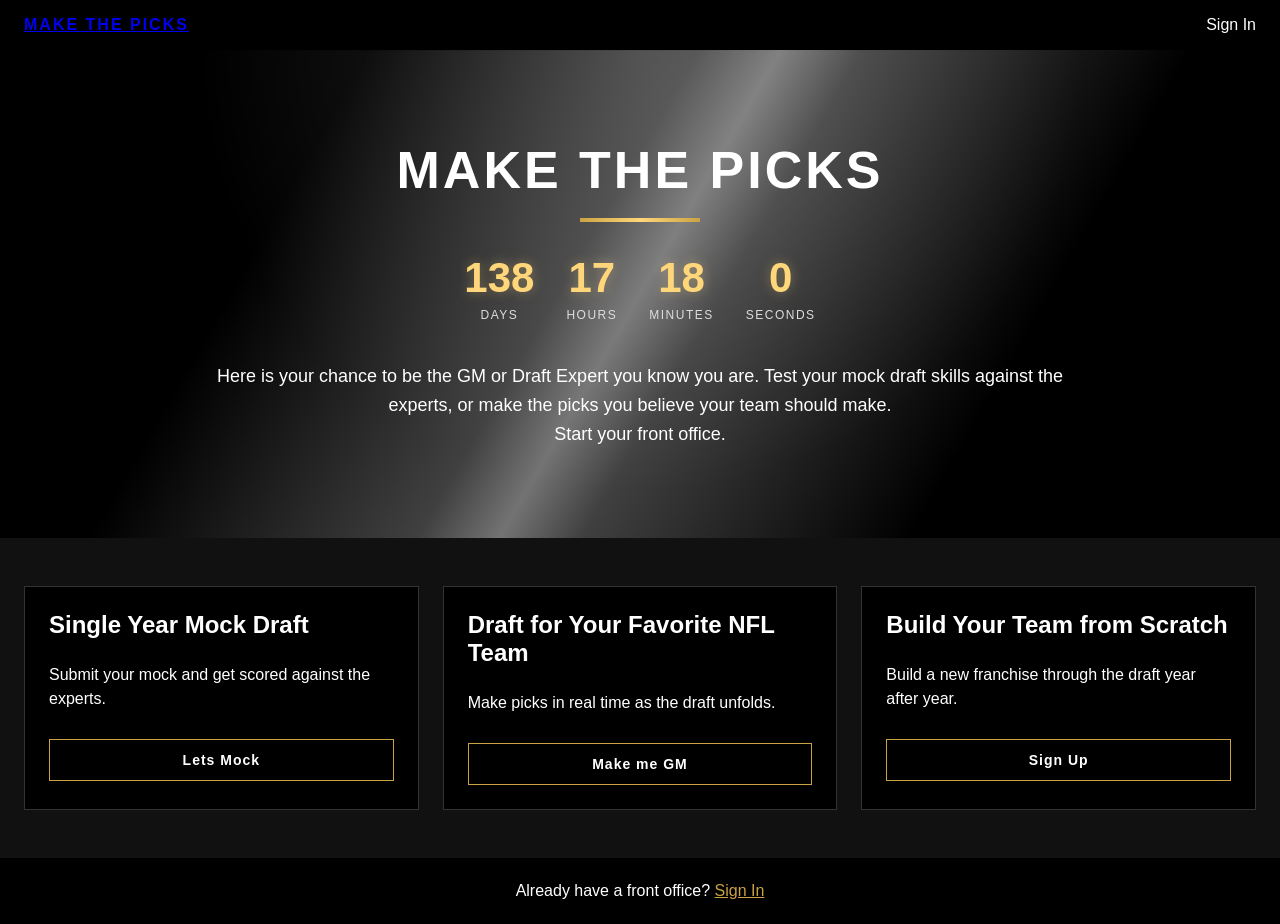
==== index.html @ e6c31302 "Update Sign Up button and footer links" ====
<!DOCTYPE html>
<html lang="en">
<head>
  <meta charset="UTF-8" />
  <meta name="viewport" content="width=device-width, initial-scale=1.0"/>
  <title>Make The Picks</title>

  <!-- ✅ Link CSS -->
  <link rel="stylesheet" href="styles.css">
</head>
<script>
  // 🔁 Set your draft date here
  const draftDate = new Date("April 23, 2027 17:00:00").getTime();

  const timer = setInterval(() => {
    const now = new Date().getTime();
    const distance = draftDate - now;

    if (distance < 0) {
      clearInterval(timer);
      return;
    }

    document.getElementById("days").innerText =
      Math.floor(distance / (1000 * 60 * 60 * 24));
    document.getElementById("hours").innerText =
      Math.floor((distance % (1000 * 60 * 60 * 24)) / (1000 * 60 * 60));
    document.getElementById("minutes").innerText =
      Math.floor((distance % (1000 * 60 * 60)) / (1000 * 60));
    document.getElementById("seconds").innerText =
      Math.floor((distance % (1000 * 60)) / 1000);
  }, 1000);
</script>
<body>

  <header class="header">
  <div class="logo">
  <a href="index.html">MAKE THE PICKS</a>
</div>
    <div class="signin">Sign In</div>
  </header>

  <section class="hero hero-bg">
<div class="hero-overlay">
  <h1>MAKE THE PICKS</h1>

  <div class="countdown">
    <div>
      <span id="days">00</span>
      <small>DAYS</small>
    </div>
    <div>
      <span id="hours">00</span>
      <small>HOURS</small>
    </div>
    <div>
      <span id="minutes">00</span>
      <small>MINUTES</small>
    </div>
    <div>
      <span id="seconds">00</span>
      <small>SECONDS</small>
    </div>
  </div>

  <p>
    Here is your chance to be the GM or Draft Expert you know you are. Test your mock draft skills against the experts, or 
    make the picks you believe your team should make.
  </p>
  <p class="subtext">Start your front office.</p>
</div>
  </section>

  <section class="options">
    <div class="card">
      <h2>Single Year Mock Draft</h2>
      <p>Submit your mock and get scored against the experts.</p>
     <a href="https://tkleinheinz-code.github.io/MakeThePicks/mock-draft.html">
  <button class="cta-button">Lets Mock</button>
</a>
    </div>

    <div class="card">
      <h2>Draft for Your Favorite NFL Team</h2>
      <p>Make picks in real time as the draft unfolds.</p>
      <a href="https://tkleinheinz-code.github.io/MakeThePicks/nfl-team-draft.html">
      <button class="cta-button">Make me GM</button>
      </a>
    </div>

    <div class="card">
      <h2>Build Your Team from Scratch</h2>
      <p>Build a new franchise through the draft year after year.</p>
      <a href="create-account.html">
  <button class="cta-button">Sign Up</button>
</a>
    </div>
  </section>

<footer class="footer">
  Already have a front office? 
  <a href="sign-in.html" style="color:#caa343;">Sign In</a>
</footer>

</body>
</html>
---- styles.css ----
* {
  margin: 0;
  padding: 0;
  box-sizing: border-box;
  font-family: Arial, Helvetica, sans-serif;
}

body {
  background: #000;
  color: #fff;
}
/* ==================================================
   SHARED PRIMARY CTA BUTTON (Index + Mock Draft)
   ================================================== */
button.cta-button {
  background: #000;
  color: #fff;
  border: 1px solid #caa343;
  padding: 14px 28px;
  font-size: 14px;
  font-weight: bold;
  letter-spacing: 1px;
  cursor: pointer;
  transition: background 0.2s ease, color 0.2s ease;
}

button.cta-button:hover {
  background: #caa343;
  color: #000;
}

/* Header */
.header {
  display: flex;
  justify-content: space-between;
  padding: 16px 24px;
  background: #000;
}

.logo {
  font-weight: bold;
  letter-spacing: 2px;
  color: inherit;        /* keeps logo color */
  text-decoration: none; /* removes underline */

}
.logo a:hover {
  opacity: 0.85;
}

/* Hero Draft Night */
.hero-bg {
  position: relative;
  overflow: hidden; /* ✅ REQUIRED */
  background-image:
    radial-gradient(circle at top center, rgba(255,255,255,0.15), transparent 55%),
    linear-gradient(to bottom, rgba(0,0,0,0.4), rgba(0,0,0,0.9)),
    url("https://images.unsplash.com/photo-1508098682722-e99c43a406b2");
  background-size: cover;
  background-position: center;
}

.hero-overlay {
  position: relative;
  z-index: 2; /* ✅ text above sweep */
  padding: 90px 24px;
  text-align: center;
  max-width: 900px;
  margin: auto;
}

.hero-overlay h1 {
  font-size: 52px;
  letter-spacing: 3px;
}

.hero-overlay h1::after {
  content: "";
  display: block;
  width: 120px;
  height: 4px;
  margin: 18px auto;
  background: linear-gradient(to right, #caa343, #ffd77a, #caa343);
}

.hero-overlay p {
  font-size: 18px;
  line-height: 1.6;
}

/* Options */
.options {
  display: grid;
  grid-template-columns: repeat(auto-fit, minmax(280px, 1fr));
  gap: 24px;
  padding: 48px 24px;
  background: #111;
}

.card {
  background: #000;
  padding: 24px;
  border: 1px solid #333;
  display: flex;
  flex-direction: column;
  gap: 12px;
}


.card button {
  margin-top: 16px;
  padding: 12px;
  width: 100%;
  background: black;
  border: 1px solid #caa343;
  color: #fff;
  cursor: pointer;
}

.card button:hover {
  background: #caa343;
  color: #000;
}

.card h2 {
  margin-bottom: 12px;
}

.card p {
  line-height: 1.5;
}

/* Countdown Timer */
.countdown {
  display: flex;
  flex-direction: row;
  justify-content: center;
  align-items: center;
  gap: 32px;
  margin: 32px 0 40px;
}

.countdown > div {
  display: flex;
  flex-direction: column;
  align-items: center;
}

.countdown span {
  font-size: 42px;
  font-weight: 800;
  color: #ffd77a;
  text-shadow: 0 0 12px rgba(255,215,122,0.35);
}

.countdown small {
  margin-top: 6px;
  font-size: 12px;
  letter-spacing: 1.5px;
  color: #ddd;
}

/* Footer */
.footer {
  padding: 24px;
  text-align: center;
  background: #000;
}
/* Main page content container */
.content {
  max-width: 1000px;
  margin-left: auto;
  margin-right: auto;
  padding-left: 32px;
  padding-right: 32px;
  padding-top: 24px;
  padding-bottom: 24px;
}
/* Light Sweep Effect */
.hero-bg::before {
  content: "";
  position: absolute;
  top: 0;
  left: -100%;
  width: 300%;
  height: 100%;
  background: linear-gradient(
    120deg,
    transparent 40%,
    rgba(255,255,255,0.25) 48%,
    rgba(255,255,255,0.45) 50%,
    rgba(255,255,255,0.25) 52%,
    transparent 60%
  );
  animation: sweep 14s linear infinite;
  pointer-events: none;
  z-index: 1;
}
@keyframes sweep {
  from {
    transform: translateX(-50%);
  }
  to {
    transform: translateX(50%);
  }
}
  /* ==================================================
   MOCK DRAFT PAGE STYLES (Mock Draft page only)
   ================================================== */

.description {
  font-size: 18px;
  line-height: 1.6;
  margin-bottom: 64px;
}
.scoring {
  padding-top: 24px; /* pushes Scoring System down */
}
/* Scoring */
.scoring h2,
.example h3 {
  font-size: 26px;   /* same size */
  font-weight: 700;
  margin-bottom: 20px;
}

.scoring ul {
  margin-left: 20px;
  margin-bottom: 12px;
}

.scoring li {
  margin-bottom: 8px;
}

.scoring-note {
  font-style: italic;
  color: #ccc;
  margin-bottom: 56px; /* more space before Example */
}

/* Examples */
.example {
  padding-top: 18px; /* space above Example section */
}

.example-box {
  border: 1px solid #333;
  padding: 20px;
  background: #3b3b3b;
  border-radius: 4px;
}
.example-box p {
  margin-bottom: 8px;
}
.example-box {
  box-shadow: 0 0 0 1px rgba(255,255,255,0.03);
}

/* ==================================================
   Mock Draft button spacing
   ================================================== */
.actions {
  display: flex;
  flex-wrap: wrap;        /* keeps it responsive */
  gap: 18px;              /* ⬅ increase spacing here */
  margin-top: 24px;       /* space above button row */
}
/* Mock Draft – spacing above example box */
.example-box {
  margin-top: 24px;   /* space between text/line and the box */
}
/* =========================================
   Sentence-style mock draft spacing
   ========================================= */

.draft-line {
  margin-bottom: 28px;   /* ⬅ increases vertical spacing */
  font-size: 16px;
  line-height: 1.8;
}

.draft-line select {
  margin: 0 10px;
  padding: 6px 10px;
  background: #111;
  color: #fff;
  border: 1px solid #333;
  font-size: 14px;
  vertical-align: middle;
}

/* =========================================
   Submit button row
   ========================================= */

.submit-row {
  margin-top: 48px;
  display: flex;
  justify-content: center;
}

/* =========================================
   Mock Draft page title
   ========================================= */

.content h1 {
  text-align: center;
  margin-bottom: 48px;   /* space below title */
}

/* =========================================
   Mock Draft page title styling
   ========================================= */

.content h1 {
  text-align: center;
  margin-bottom: 48px;
  font-size: 46px;
  letter-spacing: 2px;
  font-weight: 800;
}

.content h1::after {
  content: "";
  display: block;
  width: 140px;
  height: 3px;
  margin: 16px auto 0;
  background: linear-gradient(to right, #caa343, #ffd77a, #caa343);
}

/* =========================================
   Gold underline under "MOCK DRAFT"
   (matches index.html style)
   ========================================= */

.content h1 {
  text-align: center;
  margin-bottom: 48px;
  font-size: 46px;
  letter-spacing: 2px;
  font-weight: 800;
}

.content h1::after {
  content: "";
  display: block;
  width: 140px;
  height: 3px;
  margin: 16px auto 0;
  background: linear-gradient(
    to right,
    #caa343,
    #ffd77a,
    #caa343
  );
}
/* =========================================
   Draft for Your NFL Team Layout
   ========================================= */

.draft-for-team h1 {
  text-align: center;
  margin-bottom: 32px;
}

.on-clock {
  text-align: center;
  margin-bottom: 40px;
  color: #ffd77a;
}

/* Two-column layout */
.draft-layout {
  display: grid;
  grid-template-columns: 3fr 1.25fr;
  gap: 32px;
}

/* LEFT SIDE */
.draft-main h2,
.draft-main h3 {
  margin: 24px 0 12px;
}

.draft-order li,
.last-picks li {
  margin-bottom: 8px;
}

/* Best Available */
.best-available {
  display: grid;
  grid-template-columns: repeat(auto-fit, minmax(120px, 1fr));
  gap: 16px;
  margin-top: 16px;
}

.best-available div {
  background: #1a1a1a;
  padding: 12px;
  border: 1px solid #333;
}

/* RIGHT SIDE */
.draft-sidebar {
  background: none;
  padding: 0;
  border: none;
}

.draft-sidebar h3 {
  margin-bottom: 12px;
}

.big-board li,
.draft-picks li {
  margin-bottom: 6px;
}
/* =========================================
   Draft sidebar boxed sections
   ========================================= */

.sidebar-box {
  background: #1a1a1a;
  border: 1px solid #333;
  padding: 16px 18px;
  margin-bottom: 24px;
}

.sidebar-box h3 {
  margin-bottom: 12px;
  font-size: 16px;
  letter-spacing: 1px;
  color: #ffd77a;
}
/* =========================================
   Draft section header highlights
   ========================================= */

.draft-main h2,
.draft-main h3 {
  color: #ffd77a;   /* gold accent */
  letter-spacing: 1px;
}
/* Space after draft-order list, before Last 5 Picks */
.draft-order {
  margin-bottom: 60px;
}
/* =========================================
   Headline graphic styling
   ========================================= */

.headline-graphic {
  display: flex;
  justify-content: center;
  margin: 24px 0 40px;
}

/* FINAL override for draft headline image */
img.draft-graphic {
  width: 900px;
  max-width: 100%;
  height: auto;
  display: block;
  margin: 0 auto;
}

.player-count {
  text-align: center;
  color: #ffd77a;
  font-weight: bold;
  margin-bottom: 24px;
}
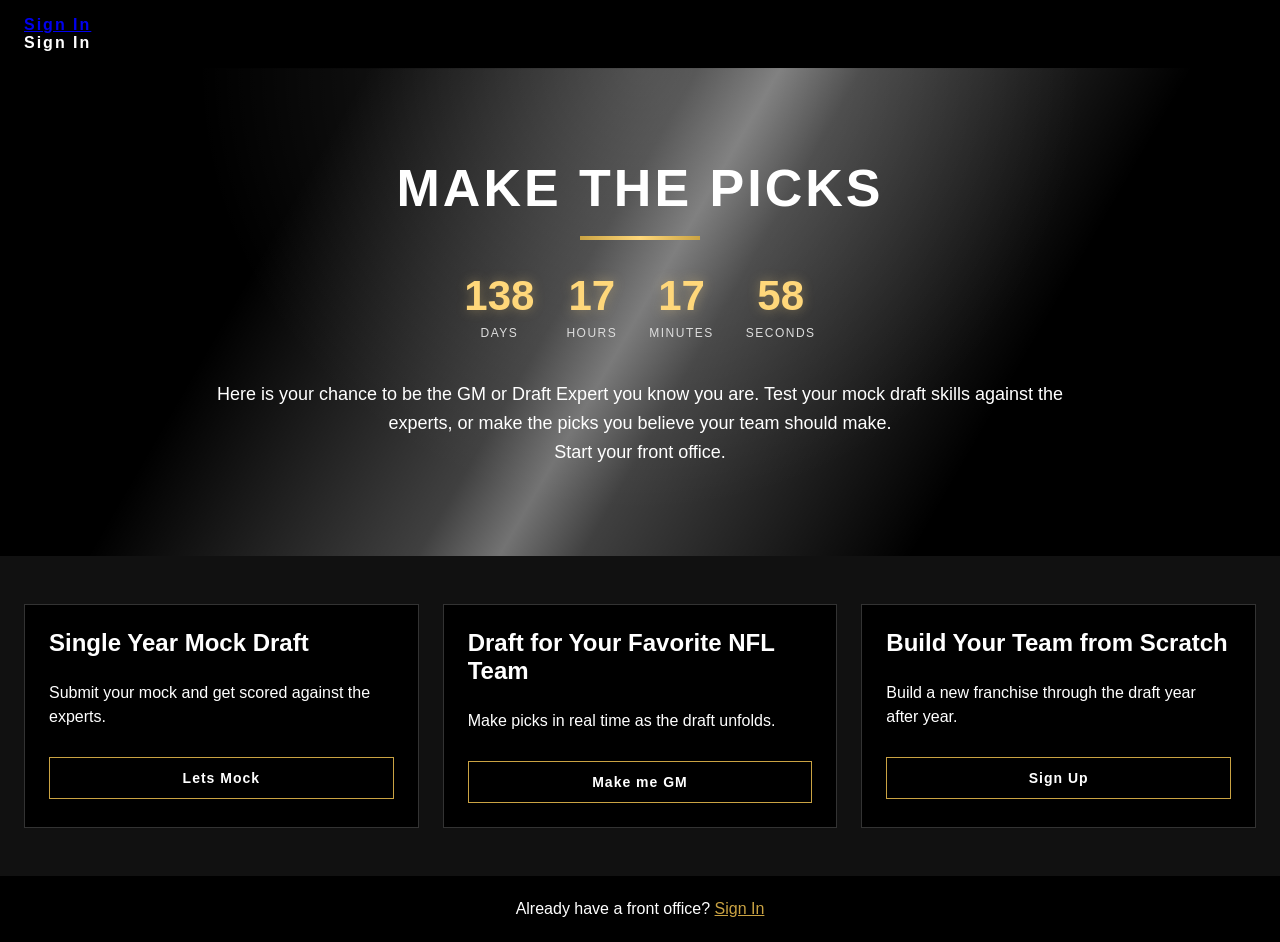
==== commit 5acff315: "Add Sign In link to header in index.html" ====
--- a/index.html
+++ b/index.html
@@ -35,7 +35,8 @@
 
   <header class="header">
   <div class="logo">
-  <a href="index.html">MAKE THE PICKS</a>
+ <div class="signin">
+  <a href="sign-in.html">Sign In</a>
 </div>
     <div class="signin">Sign In</div>
   </header>
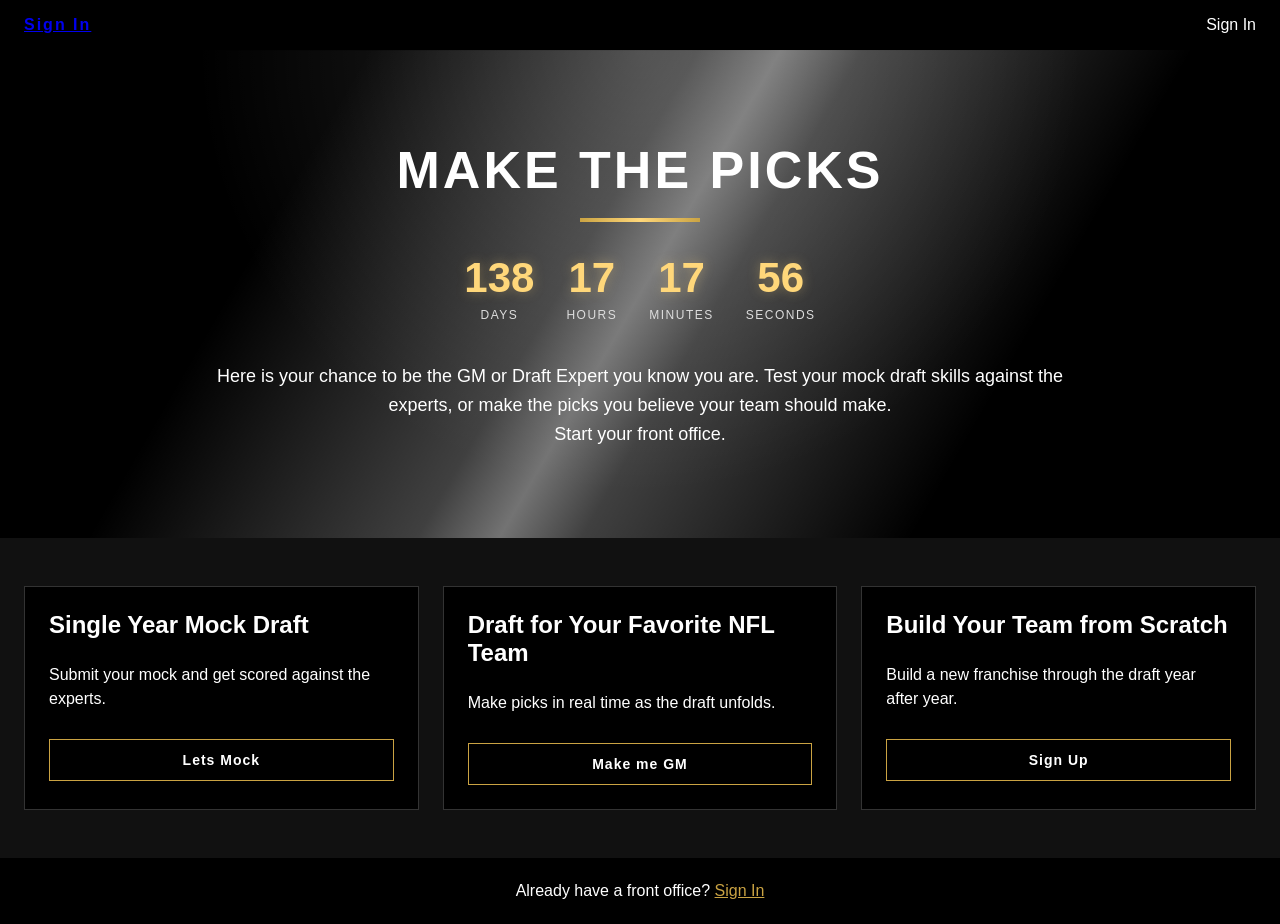
==== commit 2b7a4c13: "Fix signin div structure in index.html" ====
--- a/index.html
+++ b/index.html
@@ -35,9 +35,10 @@
 
   <header class="header">
   <div class="logo">
- <div class="signin">
+<div class="signin">
   <a href="sign-in.html">Sign In</a>
 </div>
+  </div>
     <div class="signin">Sign In</div>
   </header>
 
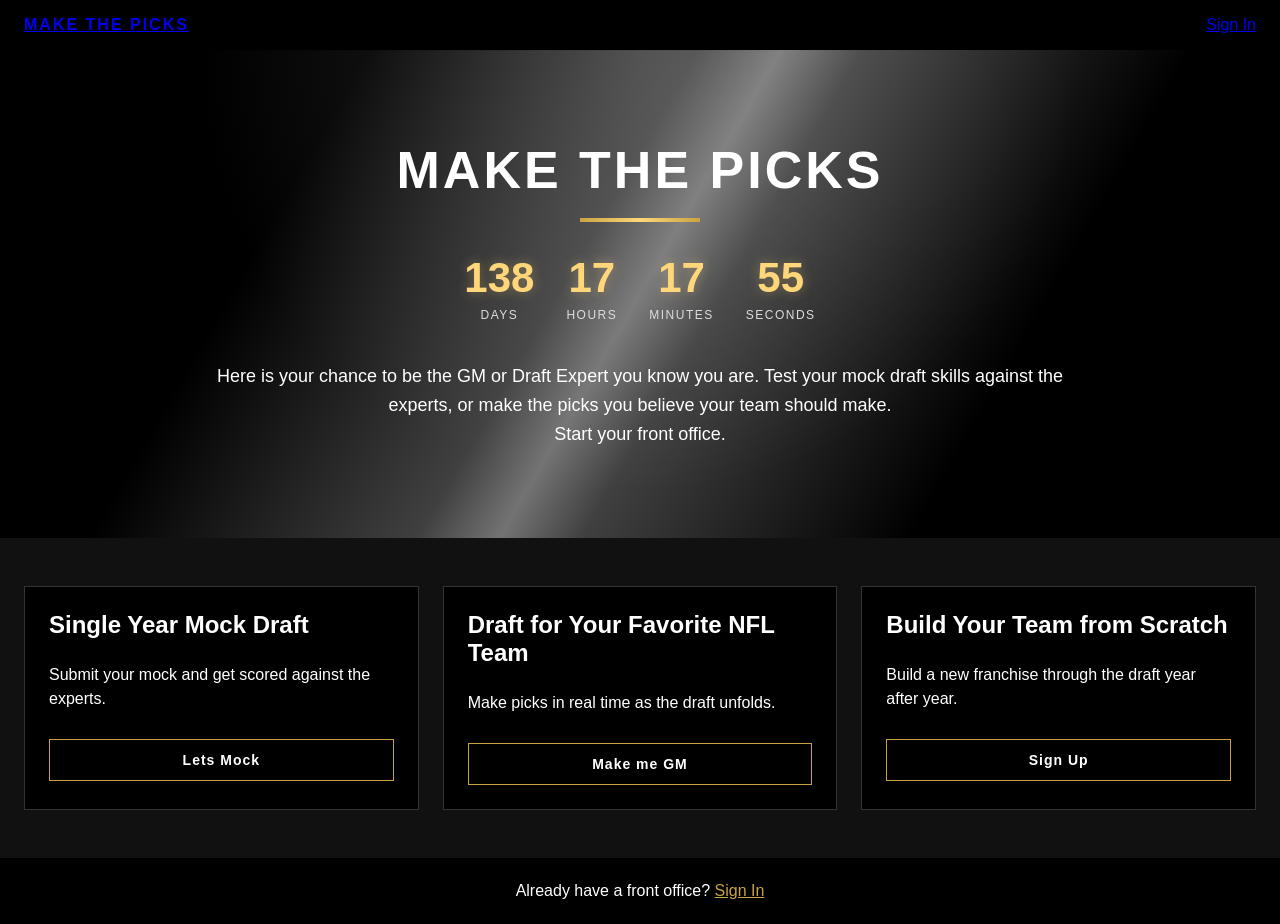
==== commit b737c275: "Refactor header and signin section in index.html" ====
--- a/index.html
+++ b/index.html
@@ -33,14 +33,17 @@
 </script>
 <body>
 
-  <header class="header">
+<header class="header">
+
   <div class="logo">
-<div class="signin">
-  <a href="sign-in.html">Sign In</a>
-</div>
+    <a href="index.html">MAKE THE PICKS</a>
   </div>
-    <div class="signin">Sign In</div>
-  </header>
+
+  <div class="signin">
+    <a href="sign-in.html">Sign In</a>
+  </div>
+
+</header>
 
   <section class="hero hero-bg">
 <div class="hero-overlay">
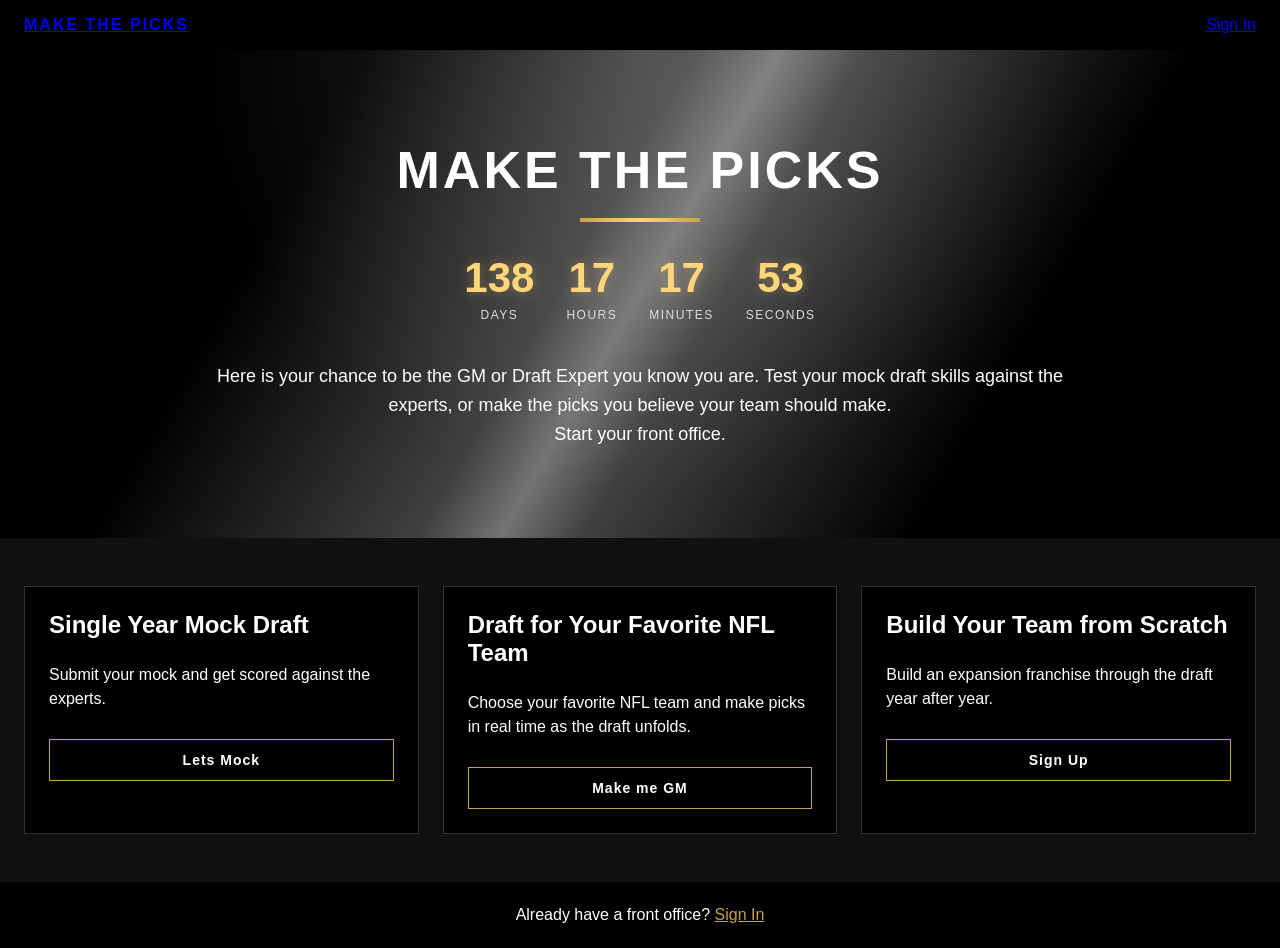
==== commit 96f59a98: "Update draft descriptions for clarity" ====
--- a/index.html
+++ b/index.html
@@ -87,7 +87,7 @@
 
     <div class="card">
       <h2>Draft for Your Favorite NFL Team</h2>
-      <p>Make picks in real time as the draft unfolds.</p>
+      <p>Choose your favorite NFL team and make picks in real time as the draft unfolds.</p>
       <a href="https://tkleinheinz-code.github.io/MakeThePicks/nfl-team-draft.html">
       <button class="cta-button">Make me GM</button>
       </a>
@@ -95,7 +95,7 @@
 
     <div class="card">
       <h2>Build Your Team from Scratch</h2>
-      <p>Build a new franchise through the draft year after year.</p>
+      <p>Build an expansion franchise through the draft year after year.</p>
       <a href="create-account.html">
   <button class="cta-button">Sign Up</button>
 </a>
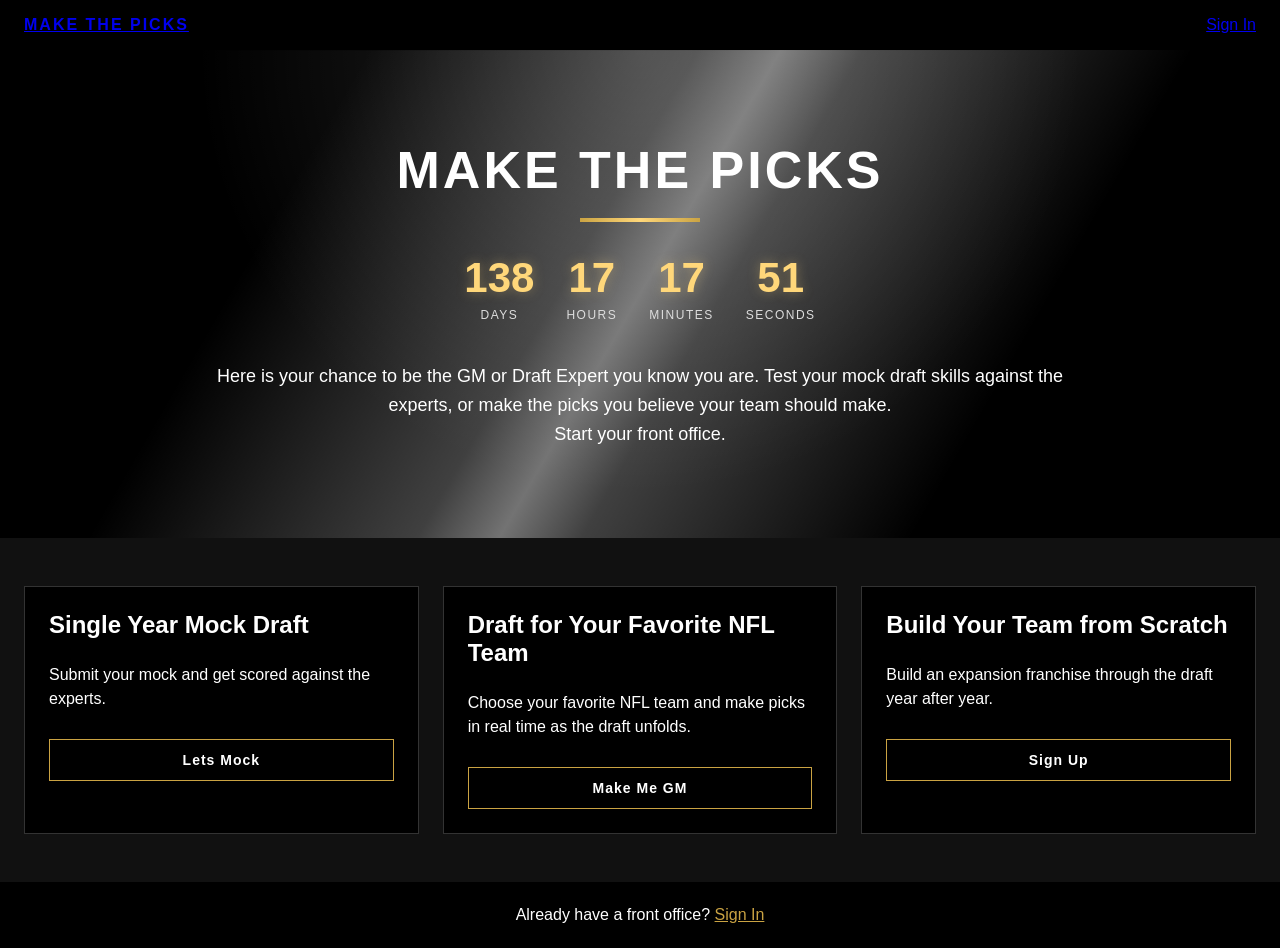
==== commit 58984120: "Change button text to 'Make Me GM'" ====
--- a/index.html
+++ b/index.html
@@ -89,7 +89,7 @@
       <h2>Draft for Your Favorite NFL Team</h2>
       <p>Choose your favorite NFL team and make picks in real time as the draft unfolds.</p>
       <a href="https://tkleinheinz-code.github.io/MakeThePicks/nfl-team-draft.html">
-      <button class="cta-button">Make me GM</button>
+      <button class="cta-button">Make Me GM</button>
       </a>
     </div>
 
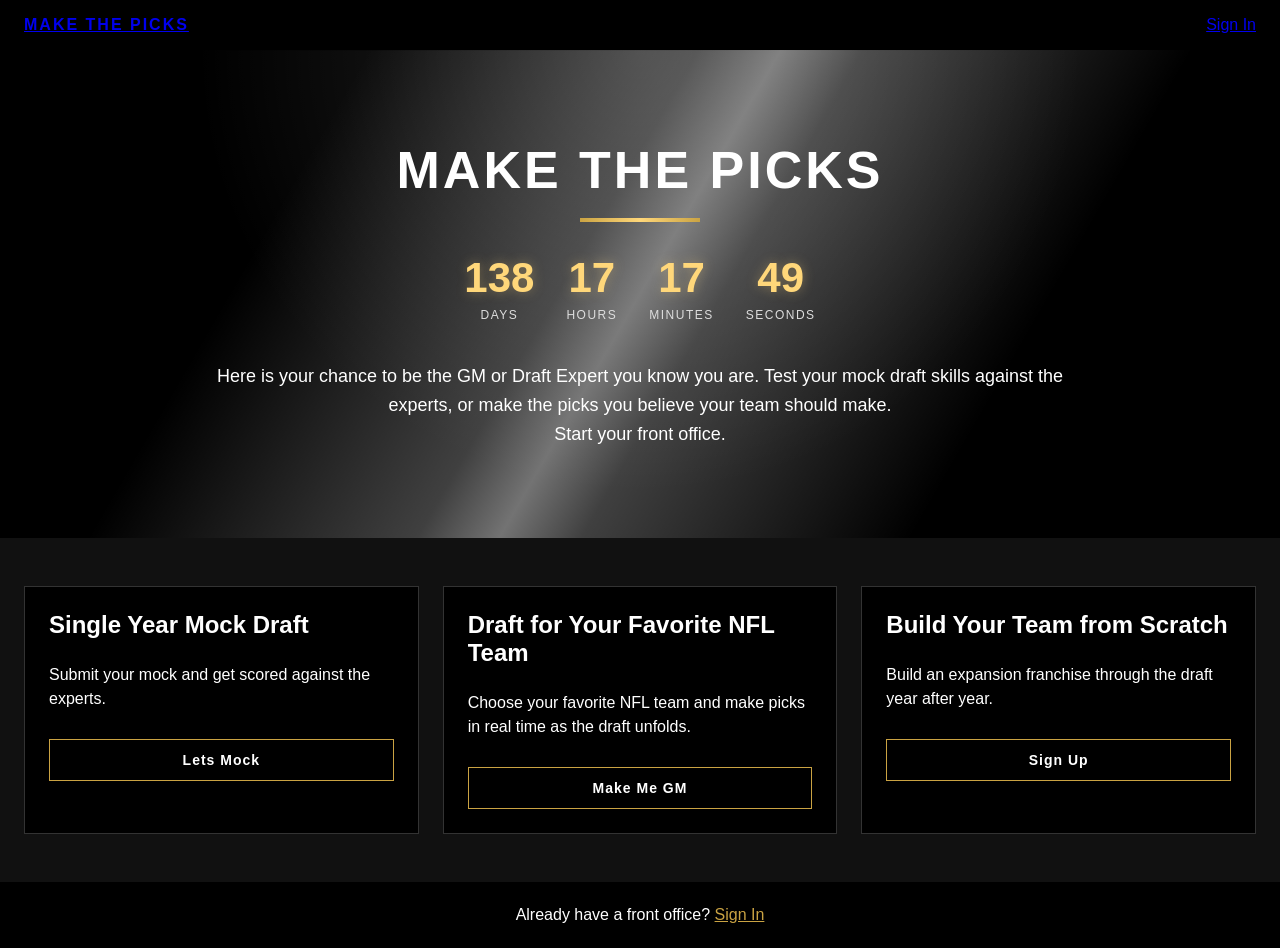
==== commit 65d98a6a: "Update link to sign-in page in index.html" ====
--- a/index.html
+++ b/index.html
@@ -88,7 +88,7 @@
     <div class="card">
       <h2>Draft for Your Favorite NFL Team</h2>
       <p>Choose your favorite NFL team and make picks in real time as the draft unfolds.</p>
-      <a href="https://tkleinheinz-code.github.io/MakeThePicks/nfl-team-draft.html">
+      <a href="https://tkleinheinz-code.github.io/MakeThePicks/sign-in.html">
       <button class="cta-button">Make Me GM</button>
       </a>
     </div>
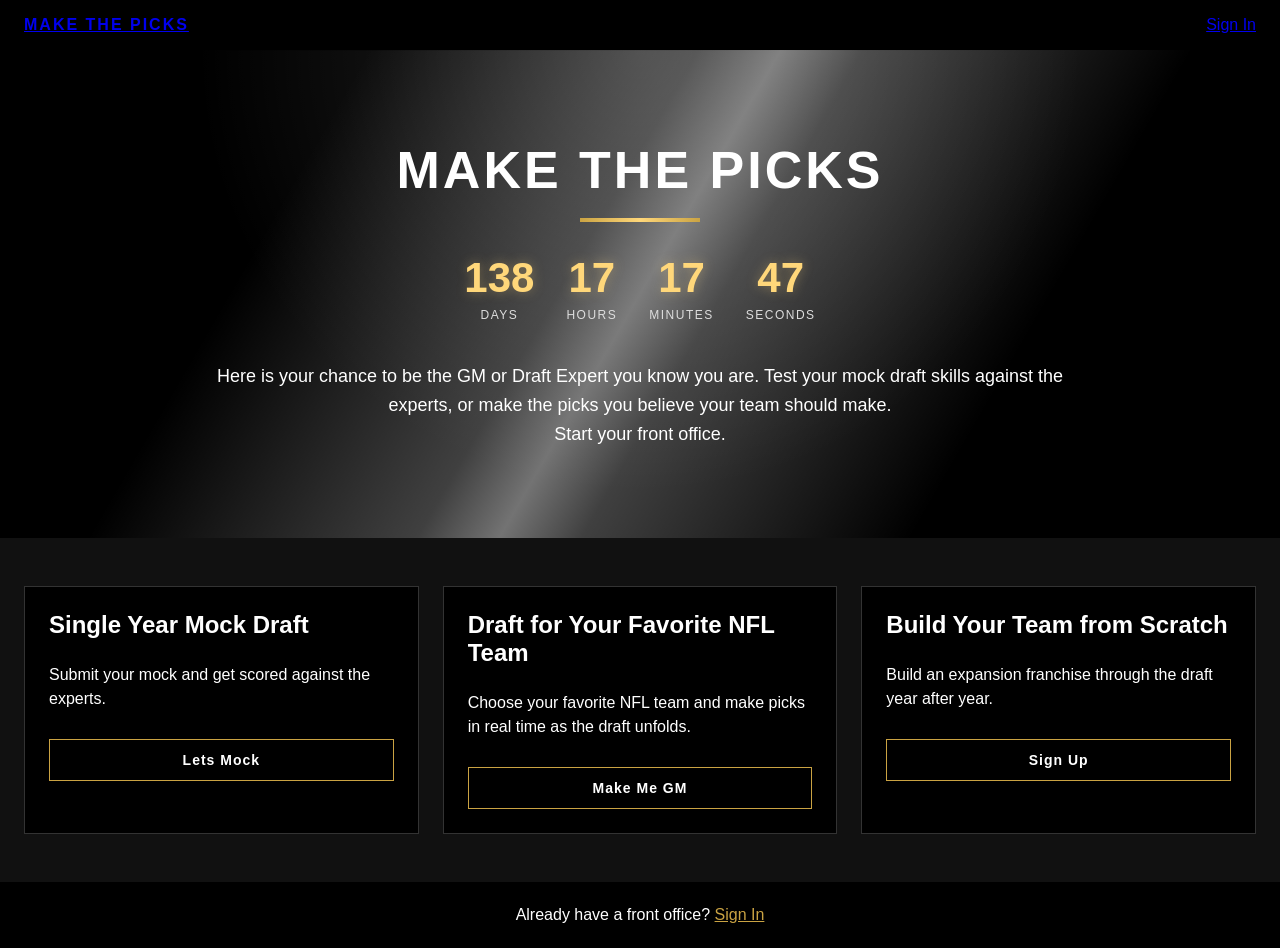
==== commit b60b1f6a: "Change sign-up link to sign-in page" ====
--- a/index.html
+++ b/index.html
@@ -96,7 +96,7 @@
     <div class="card">
       <h2>Build Your Team from Scratch</h2>
       <p>Build an expansion franchise through the draft year after year.</p>
-      <a href="create-account.html">
+      <a href="sign-in.html">
   <button class="cta-button">Sign Up</button>
 </a>
     </div>
